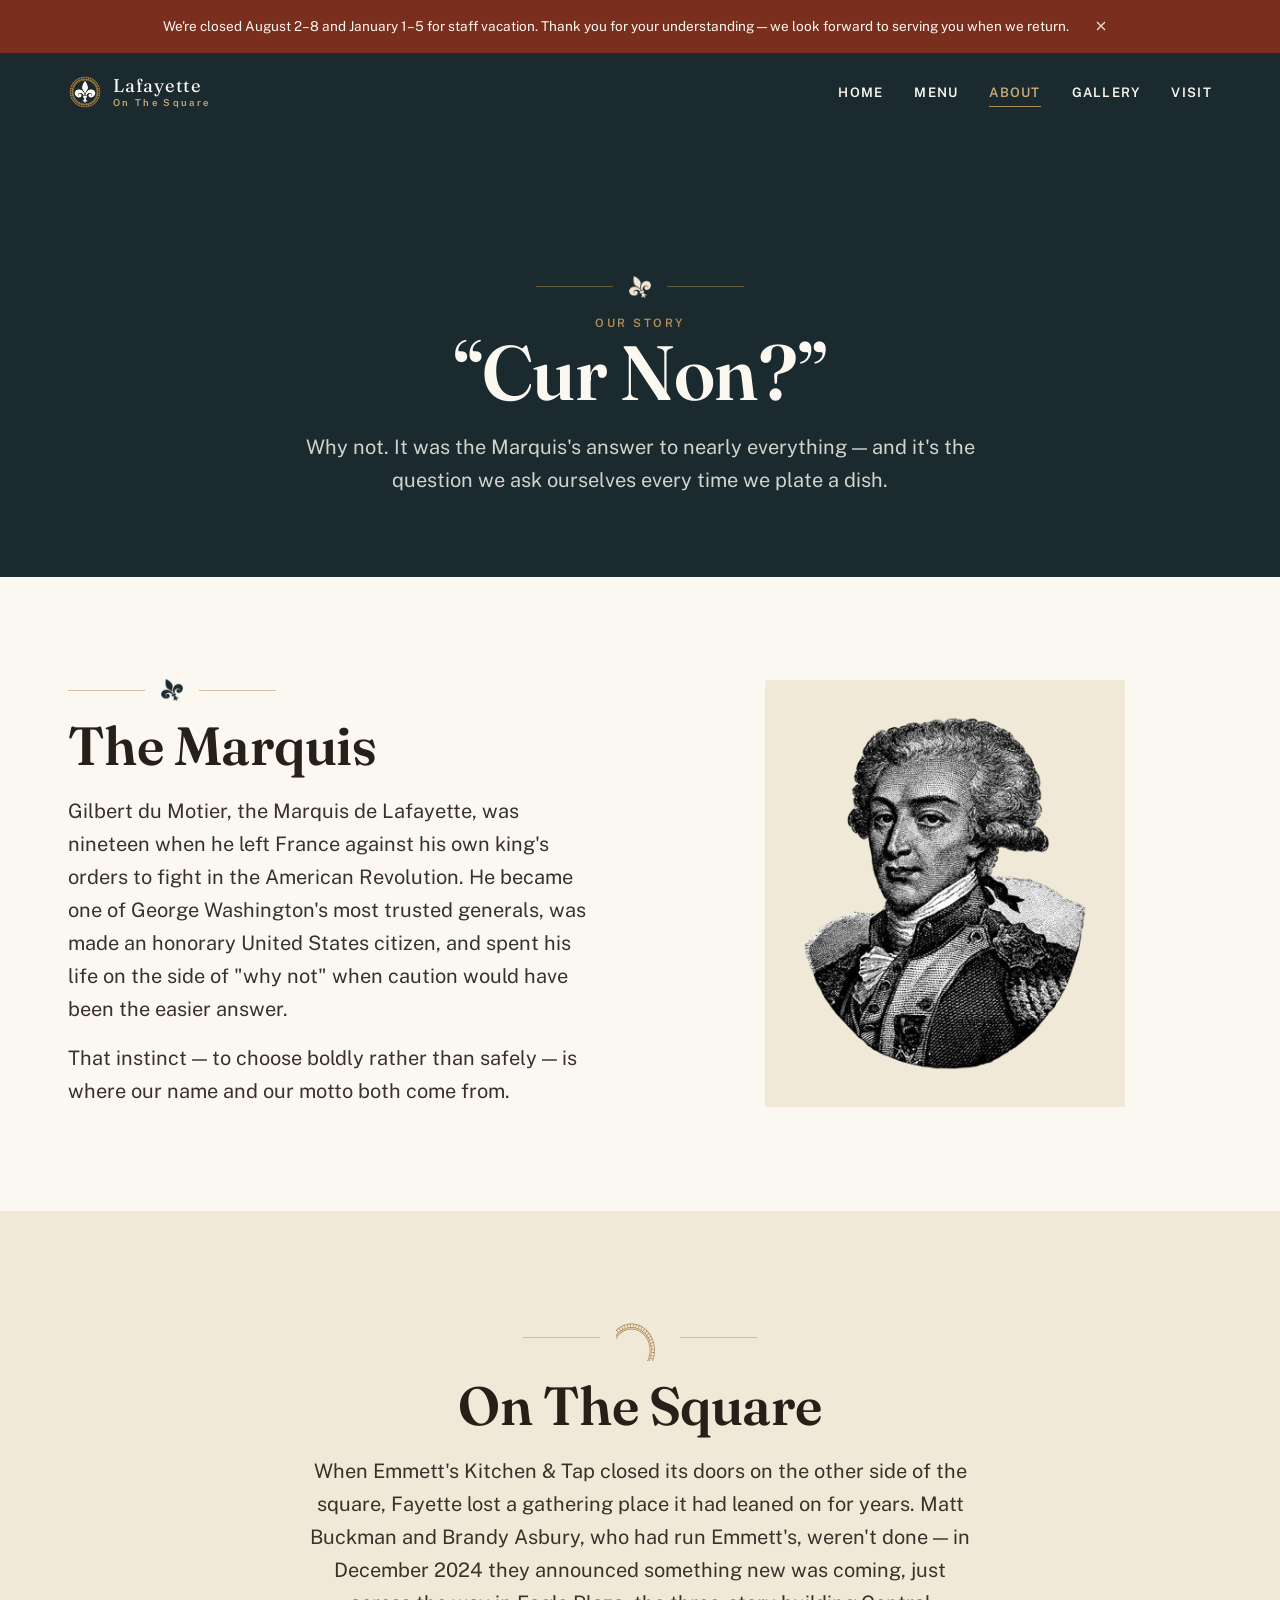
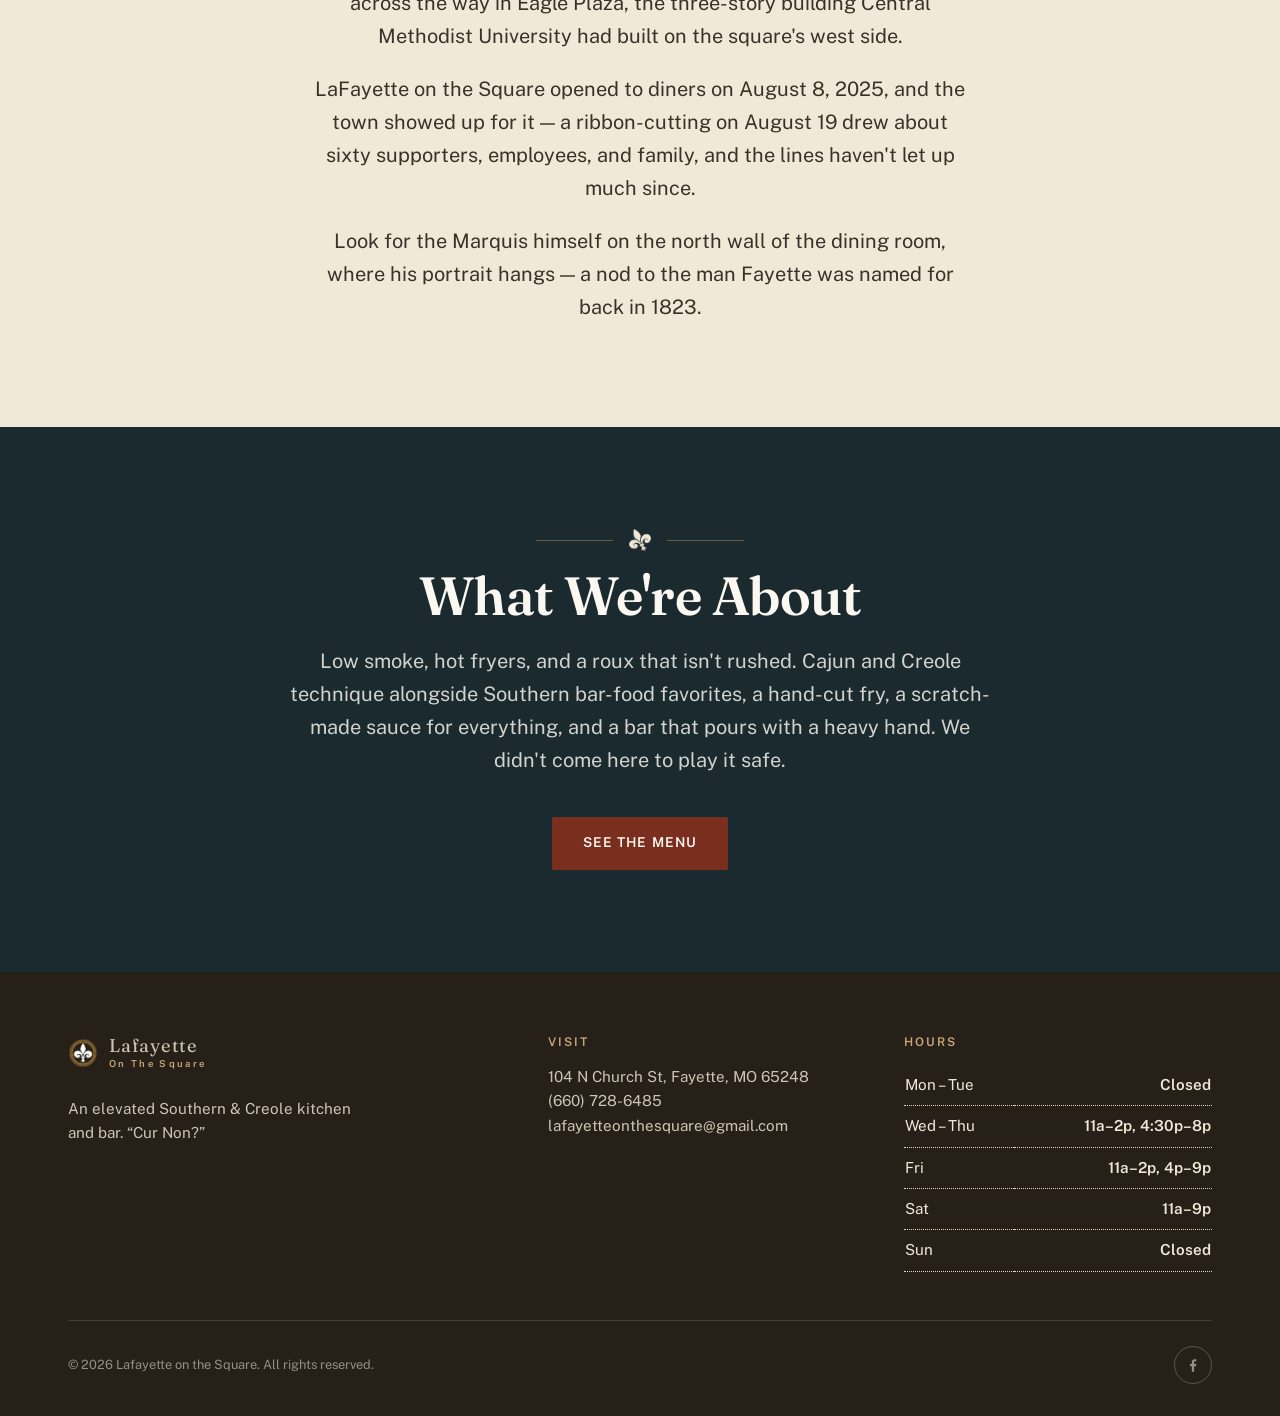
==== about.html @ 7ff89ecd "Initial commit: Lafayette on the Square website Static site with CMS-editable content (menu + contac" ====
<!DOCTYPE html>
<html lang="en">
<head>
<meta charset="UTF-8">
<meta name="viewport" content="width=device-width, initial-scale=1.0">
<title>About | Lafayette on the Square</title>
<meta name="description" content="The story behind Lafayette on the Square and the motto it borrows from the Marquis himself: Cur Non?">
<link rel="icon" type="image/png" href="assets/brand/logo-real.png">
<link rel="preconnect" href="https://fonts.googleapis.com">
<link rel="preconnect" href="https://fonts.gstatic.com" crossorigin>
<link href="https://fonts.googleapis.com/css2?family=Fraunces:ital,opsz,wght@0,9..144,300;0,9..144,500;0,9..144,600;0,9..144,700;1,9..144,400;1,9..144,500&family=Public+Sans:wght@400;500;600;700&display=swap" rel="stylesheet">
<link rel="stylesheet" href="css/style.css?v=5">
</head>
<body>
<a class="skip-link" href="#main">Skip to content</a>

<div id="closure-banner-mount"></div>

<header class="site-header static">
  <div class="wrap">
    <a class="brand-mark" href="index.html">
      <img src="assets/brand/logo-real.png" alt="">
      <span class="wordmark">Lafayette<small>On&nbsp;The&nbsp;Square</small></span>
    </a>
    <nav class="main-nav" aria-label="Primary">
      <a href="index.html">Home</a>
      <a href="menu.html">Menu</a>
      <a href="about.html" aria-current="page">About</a>
      <a href="gallery.html">Gallery</a>
      <a href="contact.html">Visit</a>
    </nav>
    <button class="nav-toggle" aria-label="Toggle menu" aria-expanded="false">
      <svg viewBox="0 0 24 24" fill="none" stroke="currentColor" stroke-width="1.6"><path d="M3 6h18M3 12h18M3 18h18"/></svg>
    </button>
  </div>
</header>

<main id="main">

  <section class="about-hero">
    <div class="wrap">
      <div class="divider-mark center"><img src="assets/brand/fleur-de-lis-parchment.png?v=2" alt=""></div>
      <p class="eyebrow" style="text-align:center; margin-top:1rem;">Our Story</p>
      <h1 class="h-xl">&ldquo;Cur Non?&rdquo;</h1>
      <p class="lede" style="color:rgba(251,248,242,0.82); margin-inline:auto; margin-top:1rem;">Why not. It was the Marquis's answer to nearly everything — and it's the question we ask ourselves every time we plate a dish.</p>
    </div>
  </section>

  <section class="section">
    <div class="wrap split">
      <div>
        <div class="divider-mark"><img src="assets/brand/fleur-de-lis-ink.png?v=2" alt=""></div>
        <h2 class="h-lg" style="margin-top:1rem;">The Marquis</h2>
        <p class="lede" style="margin-top:1.25rem;">Gilbert du Motier, the Marquis de Lafayette, was nineteen when he left France against his own king's orders to fight in the American Revolution. He became one of George Washington's most trusted generals, was made an honorary United States citizen, and spent his life on the side of "why not" when caution would have been the easier answer.</p>
        <p class="lede" style="margin-top:1rem;">That instinct — to choose boldly rather than safely — is where our name and our motto both come from.</p>
      </div>
      <img src="assets/brand/lafayette-portrait.png" alt="A vintage engraved portrait of the Marquis de Lafayette" style="max-width: 360px; margin-inline:auto; background:var(--parchment); padding: 1.5rem; border-radius: var(--radius);">
    </div>
  </section>

  <section class="section section-parchment">
    <div class="wrap" style="max-width:760px; margin-inline:auto; text-align:center;">
      <div class="divider-mark center"><img src="assets/brand/medallion-ring-brass.png?v=2" alt="" style="width:48px;height:48px;"></div>
      <h2 class="h-lg" style="margin-top:1rem;">On The Square</h2>
      <p class="lede" style="margin-inline:auto; margin-top:1.25rem;">When Emmett's Kitchen &amp; Tap closed its doors on the other side of the square, Fayette lost a gathering place it had leaned on for years. Matt Buckman and Brandy Asbury, who had run Emmett's, weren't done — in December 2024 they announced something new was coming, just across the way in Eagle Plaza, the three-story building Central Methodist University had built on the square's west side.</p>
      <p class="lede" style="margin-inline:auto; margin-top:1.25rem;">LaFayette on the Square opened to diners on August 8, 2025, and the town showed up for it — a ribbon-cutting on August 19 drew about sixty supporters, employees, and family, and the lines haven't let up much since.</p>
      <p class="lede" style="margin-inline:auto; margin-top:1.25rem;">Look for the Marquis himself on the north wall of the dining room, where his portrait hangs — a nod to the man Fayette was named for back in 1823.</p>
    </div>
  </section>

  <section class="section section-dark">
    <div class="wrap" style="text-align:center; max-width:800px; margin-inline:auto;">
      <div class="divider-mark center"><img src="assets/brand/fleur-de-lis-parchment.png?v=2" alt=""></div>
      <h2 class="h-lg" style="margin-top:1rem;">What We're About</h2>
      <p class="lede" style="color:rgba(251,248,242,0.82); margin-inline:auto; margin-top:1.25rem;">Low smoke, hot fryers, and a roux that isn't rushed. Cajun and Creole technique alongside Southern bar-food favorites, a hand-cut fry, a scratch-made sauce for everything, and a bar that pours with a heavy hand. We didn't come here to play it safe.</p>
      <div style="margin-top:2.5rem;">
        <a class="btn btn-primary" href="menu.html">See the Menu</a>
      </div>
    </div>
  </section>

</main>

<footer class="site-footer" id="site-footer-placeholder"></footer>

<script src="js/main.js"></script>
<script src="js/site-footer.js"></script>
</body>
</html>
---- css/style.css ----
/* ============================================================
   Lafayette on the Square — Design System
   Palette:  Ink Navy / Aged Brass / Barn Red / Parchment / Charcoal Oak
   Type:     Fraunces (display) + Public Sans (body)
   ============================================================ */

:root {
  /* Colors */
  --ink-navy: #1b2a2e;
  --ink-navy-light: #24393f;
  --ink-navy-lighter: #2f484f;
  --brass: #b08d57;
  --brass-light: #c9a876;
  --brass-dim: #8a6f45;
  --barn-red: #7a2e1d;
  --barn-red-light: #93402c;
  --parchment: #f1e9d8;
  --parchment-dark: #e4d8bf;
  --cream: #fbf8f2;
  --charcoal: #262019;
  --charcoal-soft: #3a322a;

  /* Type */
  --font-display: "Fraunces", Georgia, serif;
  --font-body: "Public Sans", -apple-system, Segoe UI, sans-serif;

  /* Layout */
  --max-width: 1240px;
  --gutter: clamp(1.25rem, 4vw, 3rem);
  --radius: 2px;

  /* Motion */
  --ease: cubic-bezier(0.25, 0.1, 0.25, 1);
}

/* ---------- Reset ---------- */
*, *::before, *::after { box-sizing: border-box; }
html { scroll-behavior: smooth; }
@media (prefers-reduced-motion: reduce) {
  html { scroll-behavior: auto; }
  *, *::before, *::after {
    animation-duration: 0.01ms !important;
    animation-iteration-count: 1 !important;
    transition-duration: 0.01ms !important;
    scroll-behavior: auto !important;
  }
}
body, h1, h2, h3, h4, p, figure { margin: 0; }
img { max-width: 100%; display: block; }
a { color: inherit; text-decoration: none; }
ul { list-style: none; margin: 0; padding: 0; }
button { font: inherit; cursor: pointer; }

body {
  font-family: var(--font-body);
  background: var(--cream);
  color: var(--charcoal);
  font-size: 16px;
  line-height: 1.6;
  -webkit-font-smoothing: antialiased;
  overflow-x: hidden;
}

a, p { overflow-wrap: break-word; }

/* Visible focus ring everywhere */
a:focus-visible,
button:focus-visible,
input:focus-visible,
textarea:focus-visible {
  outline: 2px solid var(--brass);
  outline-offset: 3px;
}

.wrap {
  max-width: var(--max-width);
  margin-inline: auto;
  padding-inline: var(--gutter);
}

/* ---------- Typography ---------- */
h1, h2, h3, h4 {
  font-family: var(--font-display);
  font-weight: 600;
  line-height: 1.08;
  color: inherit;
}

.eyebrow {
  font-family: var(--font-body);
  font-size: 0.72rem;
  font-weight: 600;
  letter-spacing: 0.22em;
  text-transform: uppercase;
  color: var(--brass);
}

.h-xl { font-size: clamp(2.75rem, 6vw, 5.25rem); letter-spacing: -0.01em; }
.h-lg { font-size: clamp(2.25rem, 4.2vw, 3.4rem); letter-spacing: -0.01em; }
.h-md { font-size: clamp(1.6rem, 2.6vw, 2.1rem); }
.h-sm { font-size: 1.25rem; }

.lede {
  font-size: clamp(1.05rem, 1.6vw, 1.25rem);
  line-height: 1.65;
  color: var(--charcoal-soft);
  max-width: 60ch;
}

.italic-note {
  font-family: var(--font-display);
  font-style: italic;
  font-weight: 400;
}

/* ---------- Buttons ---------- */
.btn {
  display: inline-flex;
  align-items: center;
  gap: 0.6rem;
  padding: 0.9rem 1.9rem;
  font-size: 0.85rem;
  font-weight: 600;
  letter-spacing: 0.08em;
  text-transform: uppercase;
  border: 1px solid transparent;
  border-radius: var(--radius);
  transition: background-color 220ms var(--ease), color 220ms var(--ease), border-color 220ms var(--ease), transform 220ms var(--ease);
  min-height: 44px;
}
.btn-primary {
  background: var(--barn-red);
  color: var(--cream);
}
.btn-primary:hover { background: var(--barn-red-light); transform: translateY(-1px); }
.btn-outline {
  background: transparent;
  border-color: currentColor;
  color: var(--cream);
}
.btn-outline:hover { background: rgba(251, 248, 242, 0.1); }
.btn-outline.dark { color: var(--ink-navy); }
.btn-outline.dark:hover { background: rgba(27, 42, 46, 0.06); }

/* ---------- Site Header ---------- */
.site-header {
  position: absolute;
  top: 0;
  left: 0;
  right: 0;
  z-index: 40;
  padding-block: 1.4rem;
  transition: background-color 260ms var(--ease), box-shadow 260ms var(--ease), padding 260ms var(--ease);
}
.site-header.is-solid {
  position: fixed;
  background: var(--ink-navy);
  box-shadow: 0 6px 24px rgba(0,0,0,0.18);
  padding-block: 0.85rem;
}
.site-header.static {
  position: relative;
  background: var(--ink-navy);
}

/* ---------- Closure / announcement banner ---------- */
.closure-banner {
  position: relative;
  z-index: 50;
  background: var(--barn-red);
  color: var(--cream);
}
.closure-banner .wrap {
  display: flex;
  align-items: center;
  justify-content: center;
  gap: 1rem;
  padding-block: 0.65rem;
  text-align: center;
}
.closure-banner p {
  font-size: 0.85rem;
  line-height: 1.4;
}
.closure-banner .dismiss {
  flex-shrink: 0;
  background: none;
  border: none;
  color: var(--cream);
  width: 32px;
  height: 32px;
  display: inline-flex;
  align-items: center;
  justify-content: center;
  opacity: 0.85;
}
.closure-banner .dismiss:hover { opacity: 1; }
.site-header .wrap {
  display: flex;
  align-items: center;
  justify-content: space-between;
  gap: 1.5rem;
}

.brand-mark {
  display: flex;
  align-items: center;
  gap: 0.7rem;
  color: var(--cream);
}
.brand-mark img { width: 34px; height: 34px; }
.brand-mark .wordmark {
  font-family: var(--font-display);
  font-size: 1.15rem;
  letter-spacing: 0.04em;
  line-height: 1.1;
}
.brand-mark .wordmark small {
  display: block;
  font-family: var(--font-body);
  font-size: 0.6rem;
  letter-spacing: 0.24em;
  color: var(--brass-light);
  font-weight: 600;
  margin-top: 0.15rem;
}

.main-nav {
  display: flex;
  align-items: center;
  gap: clamp(1.2rem, 2.4vw, 2.4rem);
}
.main-nav a {
  color: var(--cream);
  font-size: 0.82rem;
  font-weight: 600;
  letter-spacing: 0.1em;
  text-transform: uppercase;
  position: relative;
  padding-block: 0.3rem;
}
.main-nav a::after {
  content: "";
  position: absolute;
  left: 0; right: 0; bottom: 0;
  height: 1px;
  background: var(--brass);
  transform: scaleX(0);
  transform-origin: left;
  transition: transform 220ms var(--ease);
}
.main-nav a:hover::after,
.main-nav a[aria-current="page"]::after { transform: scaleX(1); }
.main-nav a[aria-current="page"] { color: var(--brass-light); }

.nav-toggle {
  display: none;
  background: none;
  border: none;
  color: var(--cream);
  padding: 0.4rem;
}
.nav-toggle svg { width: 26px; height: 26px; }

@media (max-width: 860px) {
  .main-nav {
    position: fixed;
    inset: 0 0 0 30%;
    background: var(--ink-navy);
    flex-direction: column;
    justify-content: center;
    align-items: flex-start;
    padding: 2rem var(--gutter);
    transform: translateX(100%);
    transition: transform 320ms var(--ease);
    gap: 1.6rem;
  }
  .main-nav.is-open { transform: translateX(0); }
  .main-nav a { font-size: 1.1rem; }
  .nav-toggle { display: inline-flex; }
}

/* ---------- Hero (storefront-plaque layout) ---------- */
.hero {
  position: relative;
  min-height: 100vh;
  display: grid;
  grid-template-columns: minmax(320px, 38%) 1fr;
  background: var(--ink-navy);
}
.hero-panel {
  position: relative;
  z-index: 5;
  display: flex;
  flex-direction: column;
  justify-content: center;
  gap: 1.6rem;
  padding: clamp(6rem, 12vh, 8rem) clamp(1.5rem, 4vw, 3.5rem) 4rem;
  color: var(--cream);
}
.hero-panel .medallion {
  width: 64px;
  height: 64px;
  opacity: 0.9;
}
.hero-panel h1 {
  font-size: clamp(2.6rem, 5.4vw, 4rem);
  color: var(--cream);
}
.hero-panel .motto {
  color: var(--brass-light);
  font-size: 1.1rem;
}
.hero-photo {
  position: relative;
  background-size: cover;
  background-position: center;
  min-height: 340px;
}
.hero-photo::after {
  content: "";
  position: absolute;
  inset: 0;
  background: linear-gradient(100deg, rgba(27,42,46,0.92) 0%, rgba(27,42,46,0.15) 32%, rgba(27,42,46,0) 55%);
}

@media (max-width: 860px) {
  .hero { grid-template-columns: 1fr; }
  .hero-photo { min-height: 46vh; order: -1; }
  .hero-photo::after { background: linear-gradient(180deg, rgba(27,42,46,0) 40%, rgba(27,42,46,0.95) 100%); }
  .hero-panel { padding-top: 2.5rem; }
}

/* ---------- Section scaffolding ---------- */
.section { padding-block: clamp(4rem, 8vw, 7rem); }
.section-dark { background: var(--ink-navy); color: var(--cream); }
.section-parchment { background: var(--parchment); }
.section-header {
  display: flex;
  flex-direction: column;
  gap: 0.9rem;
  margin-bottom: clamp(2.5rem, 5vw, 3.5rem);
}
.section-header.center { align-items: center; text-align: center; }

.divider-mark {
  display: flex;
  align-items: center;
  gap: 1rem;
  color: var(--brass);
}
.divider-mark::before,
.divider-mark::after {
  content: "";
  height: 1px;
  width: clamp(2rem, 6vw, 5rem);
  background: currentColor;
  opacity: 0.5;
}
.divider-mark img { width: 22px; height: 22px; }
.divider-mark.center { justify-content: center; }

/* ---------- Footer ---------- */
.site-footer {
  background: var(--charcoal);
  color: var(--parchment);
  padding-block: 4rem 2rem;
}
.footer-grid {
  display: grid;
  grid-template-columns: 1.4fr 1fr 1fr;
  gap: 3rem;
  padding-bottom: 3rem;
  border-bottom: 1px solid rgba(241,233,216,0.14);
}
.footer-grid > * { min-width: 0;
}
.footer-grid h4 {
  font-family: var(--font-body);
  font-size: 0.75rem;
  letter-spacing: 0.18em;
  text-transform: uppercase;
  color: var(--brass-light);
  margin-bottom: 1rem;
}
.footer-grid p, .footer-grid a { color: rgba(241,233,216,0.82); font-size: 0.95rem; }
.footer-grid li { margin-bottom: 0.5rem; }
.footer-grid a:hover { color: var(--brass-light); }
.footer-bottom {
  display: flex;
  justify-content: space-between;
  align-items: center;
  flex-wrap: wrap;
  gap: 1rem;
  padding-top: 1.6rem;
  font-size: 0.8rem;
  color: rgba(241,233,216,0.55);
}
.footer-social { display: flex; gap: 1rem; }
.footer-social a {
  width: 38px; height: 38px;
  display: inline-flex; align-items: center; justify-content: center;
  border: 1px solid rgba(241,233,216,0.25);
  border-radius: 50%;
  transition: border-color 200ms var(--ease), color 200ms var(--ease);
}
.footer-social a:hover { border-color: var(--brass-light); color: var(--brass-light); }

@media (max-width: 760px) {
  .footer-grid { grid-template-columns: 1fr; gap: 2rem; }
}

/* ---------- Utility ---------- */
.visually-hidden {
  position: absolute; width: 1px; height: 1px;
  padding: 0; margin: -1px; overflow: hidden;
  clip: rect(0,0,0,0); white-space: nowrap; border: 0;
}
.skip-link {
  position: absolute; left: 1rem; top: -60px;
  background: var(--brass); color: var(--charcoal);
  padding: 0.7rem 1.2rem; z-index: 100; font-weight: 600;
  transition: top 200ms var(--ease);
}
.skip-link:focus { top: 1rem; }

/* ============================================================
   Home page components
   ============================================================ */
.dish-grid {
  display: grid;
  grid-template-columns: repeat(3, 1fr);
  gap: 1.75rem;
}
.dish-grid > * { min-width: 0; }
.dish-card {
  position: relative;
  overflow: hidden;
  border-radius: var(--radius);
  aspect-ratio: 4 / 5;
}
.dish-card img {
  width: 100%; height: 100%; object-fit: cover;
  transition: transform 600ms var(--ease);
}
.dish-card:hover img { transform: scale(1.06); }
.dish-card .caption {
  position: absolute; inset: auto 0 0 0;
  padding: 1.5rem 1.25rem;
  background: linear-gradient(0deg, rgba(27,42,46,0.92) 0%, rgba(27,42,46,0) 100%);
  color: var(--cream);
}
.dish-card .caption .name { font-family: var(--font-display); font-size: 1.2rem; }
.dish-card .caption .price { color: var(--brass-light); font-size: 0.9rem; margin-top: 0.2rem; }

@media (max-width: 900px) {
  .dish-grid { grid-template-columns: repeat(2, 1fr); }
}
@media (max-width: 600px) {
  .dish-grid { grid-template-columns: 1fr; }
}

.split {
  display: grid;
  grid-template-columns: 1fr 1fr;
  gap: clamp(2.5rem, 6vw, 5rem);
  align-items: center;
}
.split > * { min-width: 0; }
.split img { width: 100%; border-radius: var(--radius); }
.split .divider-mark img { width: 22px; height: 22px; border-radius: 0; }
@media (max-width: 860px) {
  .split { grid-template-columns: 1fr; }
}

.stat-row {
  display: flex;
  gap: clamp(1.5rem, 4vw, 3rem);
  margin-top: 1.5rem;
}
.stat { display: flex; flex-direction: column; gap: 0.2rem; }
.stat .num { font-family: var(--font-display); font-size: 2.1rem; color: var(--brass); }
.stat .label { font-size: 0.78rem; letter-spacing: 0.06em; color: var(--charcoal-soft); }

.bubble-callout {
  display: flex;
  align-items: center;
  gap: 1.5rem;
  flex-wrap: wrap;
}
.bubble-callout img { width: 150px; height: auto; flex-shrink: 0; }

/* ============================================================
   Menu page
   ============================================================ */
.menu-nav {
  display: flex;
  flex-wrap: wrap;
  gap: 0.5rem 0.75rem;
  justify-content: center;
  padding-block: 1.5rem;
  position: sticky;
  top: 0;
  z-index: 20;
  background: var(--cream);
  border-bottom: 1px solid var(--parchment-dark);
}
.menu-nav a {
  font-size: 0.75rem;
  font-weight: 600;
  letter-spacing: 0.08em;
  text-transform: uppercase;
  padding: 0.5rem 0.9rem;
  border: 1px solid var(--parchment-dark);
  border-radius: 999px;
  color: var(--charcoal-soft);
  transition: background-color 200ms var(--ease), color 200ms var(--ease), border-color 200ms var(--ease);
}
.menu-nav a:hover, .menu-nav a.is-active {
  background: var(--barn-red);
  border-color: var(--barn-red);
  color: var(--cream);
}

.menu-category { padding-block: clamp(3rem, 6vw, 4.5rem); scroll-margin-top: 5.5rem; }
.menu-category + .menu-category { border-top: 1px solid var(--parchment-dark); }

.menu-category-head {
  text-align: center;
  margin-bottom: 2.5rem;
}

.menu-note {
  text-align: center;
  font-style: italic;
  color: var(--charcoal-soft);
  font-size: 0.95rem;
  max-width: 46ch;
  margin: 0.75rem auto 0;
}

.menu-list {
  display: grid;
  grid-template-columns: repeat(2, 1fr);
  column-gap: 3.5rem;
  row-gap: 0.4rem;
}
.menu-list.single { grid-template-columns: 1fr; max-width: 640px; margin-inline: auto; }

.menu-item { padding-block: 1.1rem; border-bottom: 1px dotted var(--parchment-dark); }
.menu-item-head {
  display: flex;
  align-items: baseline;
  gap: 0.5rem;
}
.menu-item-head .name {
  font-family: var(--font-display);
  font-weight: 600;
  font-size: 1.05rem;
  letter-spacing: 0.01em;
}
.menu-item-head .leader {
  flex: 1;
  border-bottom: 1px dotted var(--brass-dim);
  transform: translateY(-4px);
  opacity: 0.6;
}
.menu-item-head .price {
  font-family: var(--font-display);
  font-weight: 600;
  color: var(--barn-red);
  white-space: nowrap;
}
.menu-item .desc {
  font-size: 0.9rem;
  color: var(--charcoal-soft);
  margin-top: 0.3rem;
  line-height: 1.5;
}
.menu-item .addons {
  font-size: 0.82rem;
  color: var(--brass-dim);
  margin-top: 0.35rem;
  font-style: italic;
}

@media (max-width: 760px) {
  .menu-list { grid-template-columns: 1fr; }
}

.menu-disclaimer {
  background: var(--charcoal);
  color: rgba(241,233,216,0.75);
  font-size: 0.82rem;
  line-height: 1.7;
  padding-block: 2.5rem;
}
.menu-disclaimer .wrap { max-width: 800px; }

/* ============================================================
   Gallery
   ============================================================ */
.gallery-grid {
  columns: 3 260px;
  column-gap: 1.5rem;
}
.gallery-grid figure {
  break-inside: avoid;
  margin-bottom: 1.5rem;
  overflow: hidden;
  border-radius: var(--radius);
}
.gallery-grid img {
  width: 100%;
  transition: transform 500ms var(--ease);
}
.gallery-grid a:hover img { transform: scale(1.04); }

/* Lightbox */
.lightbox {
  position: fixed; inset: 0; z-index: 200;
  background: rgba(19, 28, 30, 0.95);
  display: flex; align-items: center; justify-content: center;
  padding: clamp(1rem, 4vw, 3rem);
  opacity: 0; pointer-events: none;
  transition: opacity 220ms var(--ease);
}
.lightbox.is-open { opacity: 1; pointer-events: auto; }
.lightbox img { max-width: 90vw; max-height: 85vh; object-fit: contain; border-radius: var(--radius); }
.lightbox-close {
  position: absolute; top: 1.5rem; right: 1.5rem;
  background: none; border: none; color: var(--cream);
  width: 44px; height: 44px;
}
.lightbox-close svg { width: 28px; height: 28px; }

/* ============================================================
   About page
   ============================================================ */
.about-hero {
  background: var(--ink-navy);
  color: var(--cream);
  padding-block: clamp(8rem, 16vh, 10rem) 5rem;
}
.about-hero .wrap { max-width: 900px; text-align: center; }

.quote-block {
  border-left: 3px solid var(--brass);
  padding-left: 1.5rem;
  font-family: var(--font-display);
  font-style: italic;
  font-size: clamp(1.2rem, 2vw, 1.5rem);
  color: var(--ink-navy);
  margin-block: 1.75rem;
}
.section-dark .quote-block { color: var(--cream); }

/* ============================================================
   Contact
   ============================================================ */
.contact-grid {
  display: grid;
  grid-template-columns: 1fr 1fr;
  gap: clamp(2rem, 5vw, 4rem);
}
.contact-grid > * { min-width: 0; }
.info-card {
  background: var(--parchment);
  padding: clamp(1.75rem, 3vw, 2.5rem);
  border-radius: var(--radius);
}
.info-card h3 { margin-bottom: 0.75rem; }
.info-card + .info-card { margin-top: 1.5rem; }
.hours-table { width: 100%; border-collapse: collapse; }
.hours-table td { padding-block: 0.5rem; border-bottom: 1px dotted var(--parchment-dark); font-size: 0.95rem; }
.hours-table td:last-child { text-align: right; font-weight: 600; }
.map-frame {
  width: 100%; aspect-ratio: 4/3; border: none; border-radius: var(--radius);
  background: var(--parchment-dark);
}

@media (max-width: 860px) {
  .contact-grid { grid-template-columns: 1fr; }
}

/* Page intro band used on inner pages (menu/gallery/contact) */
.page-intro {
  background: var(--ink-navy);
  color: var(--cream);
  padding-block: clamp(8rem, 18vh, 10rem) 4rem;
  text-align: center;
}
.page-intro .wrap { max-width: 720px; margin-inline: auto; }
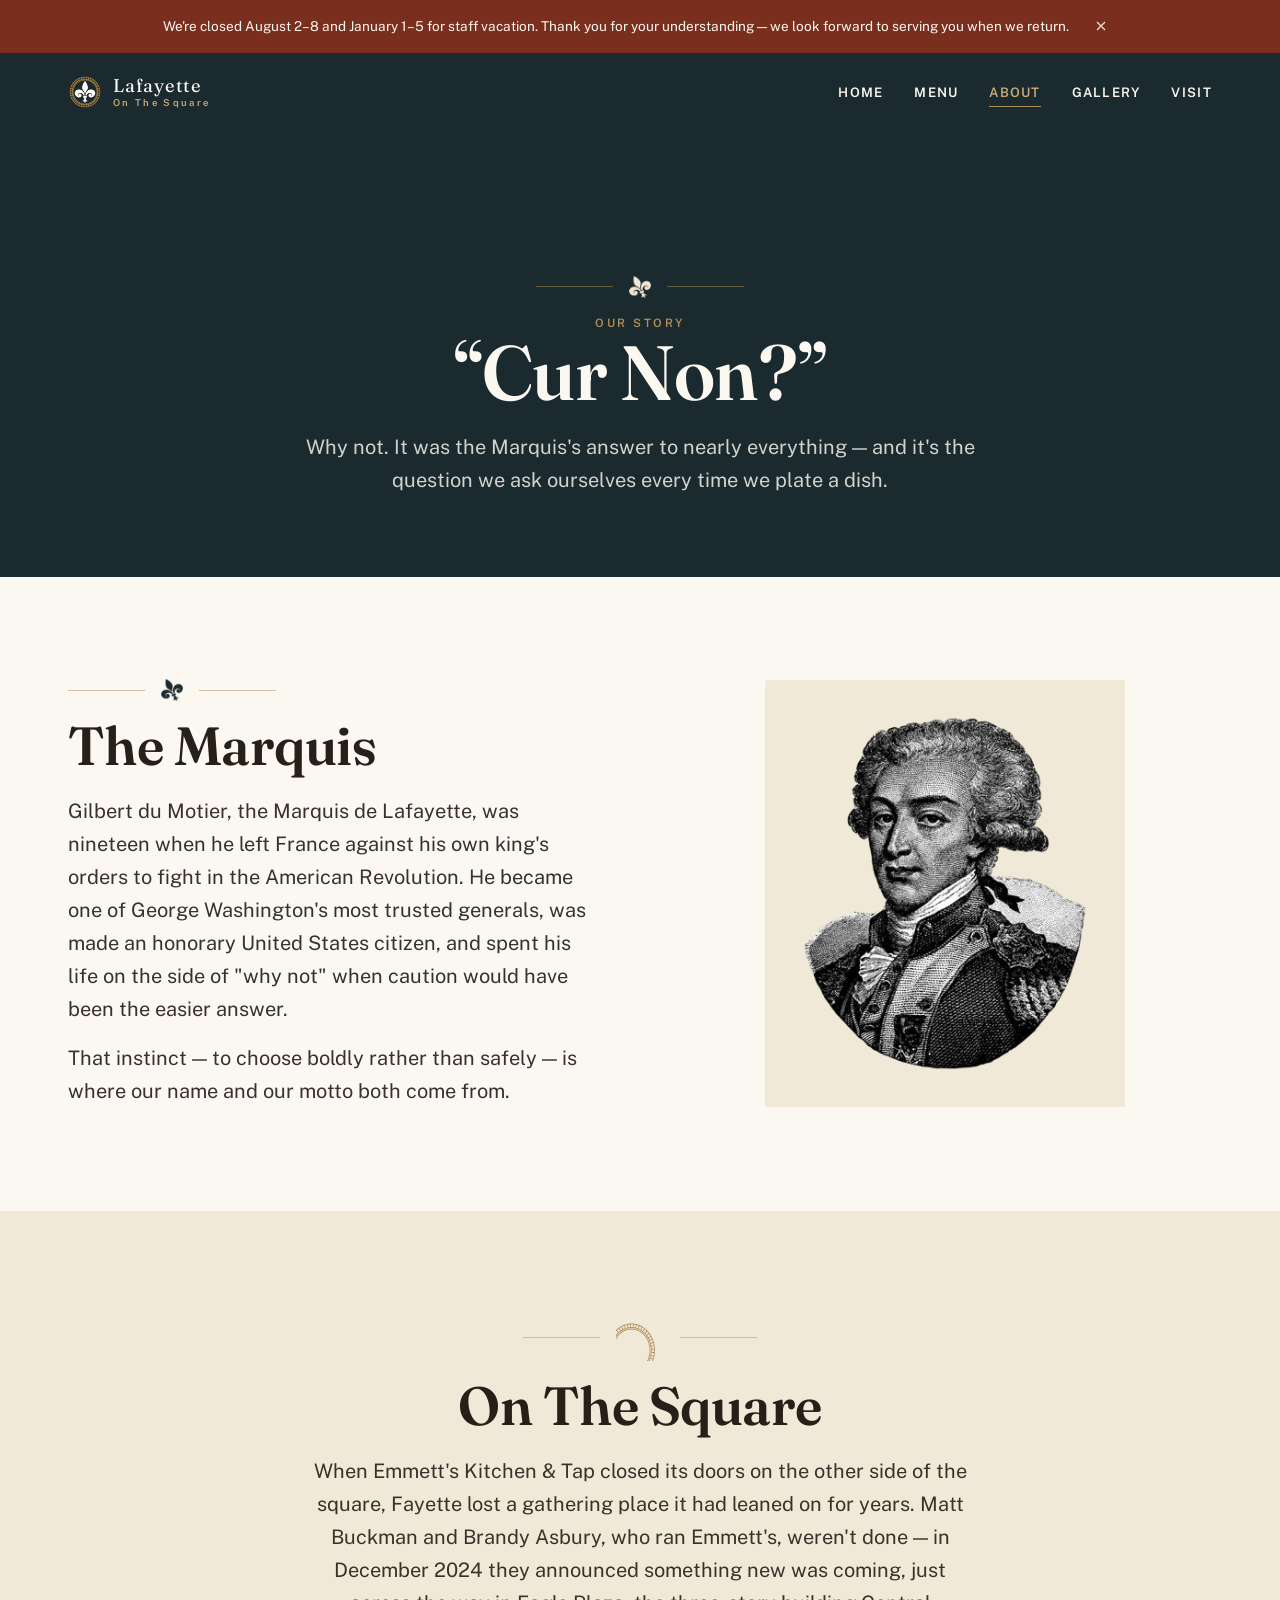
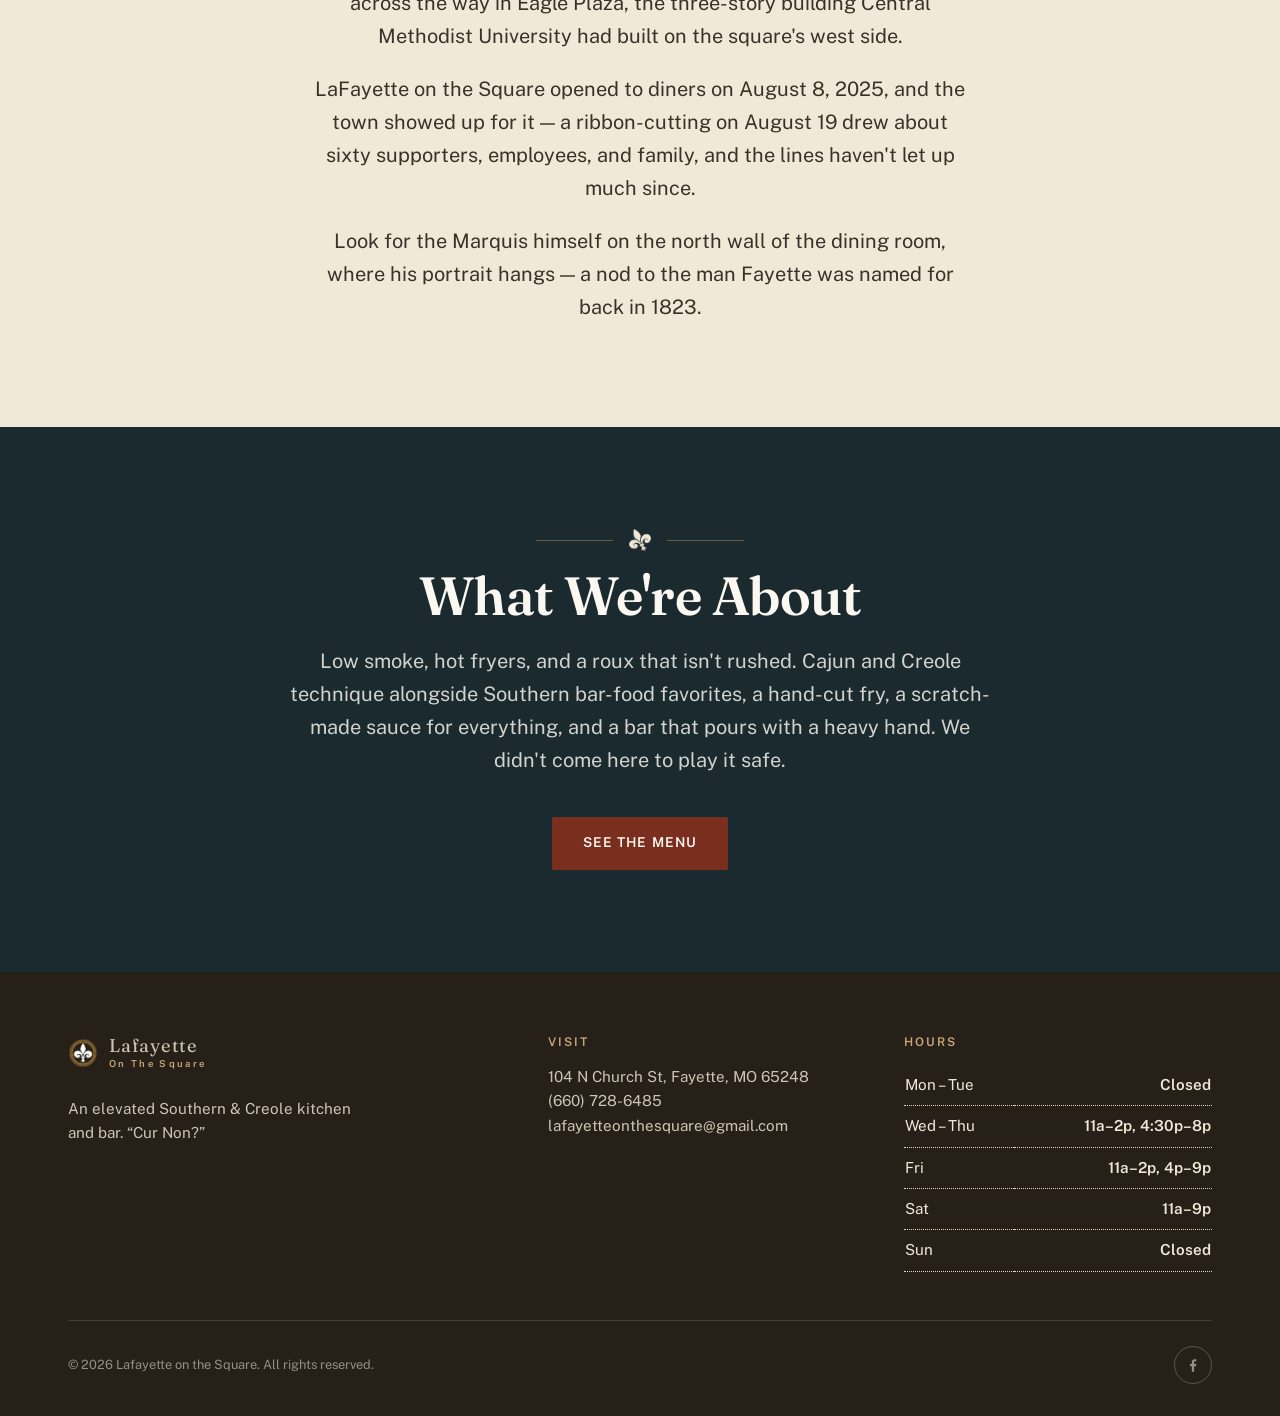
==== commit 7b80878b: "Fix About page grammar and restyle hero: Est. 2025 + On The Square under Lafayette - "who had run Em" ====
--- a/about.html
+++ b/about.html
@@ -9,7 +9,7 @@
 <link rel="preconnect" href="https://fonts.googleapis.com">
 <link rel="preconnect" href="https://fonts.gstatic.com" crossorigin>
 <link href="https://fonts.googleapis.com/css2?family=Fraunces:ital,opsz,wght@0,9..144,300;0,9..144,500;0,9..144,600;0,9..144,700;1,9..144,400;1,9..144,500&family=Public+Sans:wght@400;500;600;700&display=swap" rel="stylesheet">
-<link rel="stylesheet" href="css/style.css?v=5">
+<link rel="stylesheet" href="css/style.css?v=6">
 </head>
 <body>
 <a class="skip-link" href="#main">Skip to content</a>
@@ -62,7 +62,7 @@
     <div class="wrap" style="max-width:760px; margin-inline:auto; text-align:center;">
       <div class="divider-mark center"><img src="assets/brand/medallion-ring-brass.png?v=2" alt="" style="width:48px;height:48px;"></div>
       <h2 class="h-lg" style="margin-top:1rem;">On The Square</h2>
-      <p class="lede" style="margin-inline:auto; margin-top:1.25rem;">When Emmett's Kitchen &amp; Tap closed its doors on the other side of the square, Fayette lost a gathering place it had leaned on for years. Matt Buckman and Brandy Asbury, who had run Emmett's, weren't done — in December 2024 they announced something new was coming, just across the way in Eagle Plaza, the three-story building Central Methodist University had built on the square's west side.</p>
+      <p class="lede" style="margin-inline:auto; margin-top:1.25rem;">When Emmett's Kitchen &amp; Tap closed its doors on the other side of the square, Fayette lost a gathering place it had leaned on for years. Matt Buckman and Brandy Asbury, who ran Emmett's, weren't done — in December 2024 they announced something new was coming, just across the way in Eagle Plaza, the three-story building Central Methodist University had built on the square's west side.</p>
       <p class="lede" style="margin-inline:auto; margin-top:1.25rem;">LaFayette on the Square opened to diners on August 8, 2025, and the town showed up for it — a ribbon-cutting on August 19 drew about sixty supporters, employees, and family, and the lines haven't let up much since.</p>
       <p class="lede" style="margin-inline:auto; margin-top:1.25rem;">Look for the Marquis himself on the north wall of the dining room, where his portrait hangs — a nod to the man Fayette was named for back in 1823.</p>
     </div>
--- a/css/style.css
+++ b/css/style.css
@@ -307,6 +307,16 @@
   font-size: clamp(2.6rem, 5.4vw, 4rem);
   color: var(--cream);
 }
+.hero-panel h1 small {
+  display: block;
+  font-family: var(--font-body);
+  font-size: 0.95rem;
+  letter-spacing: 0.22em;
+  font-weight: 600;
+  text-transform: uppercase;
+  color: var(--brass-light);
+  margin-top: 0.6rem;
+}
 .hero-panel .motto {
   color: var(--brass-light);
   font-size: 1.1rem;
